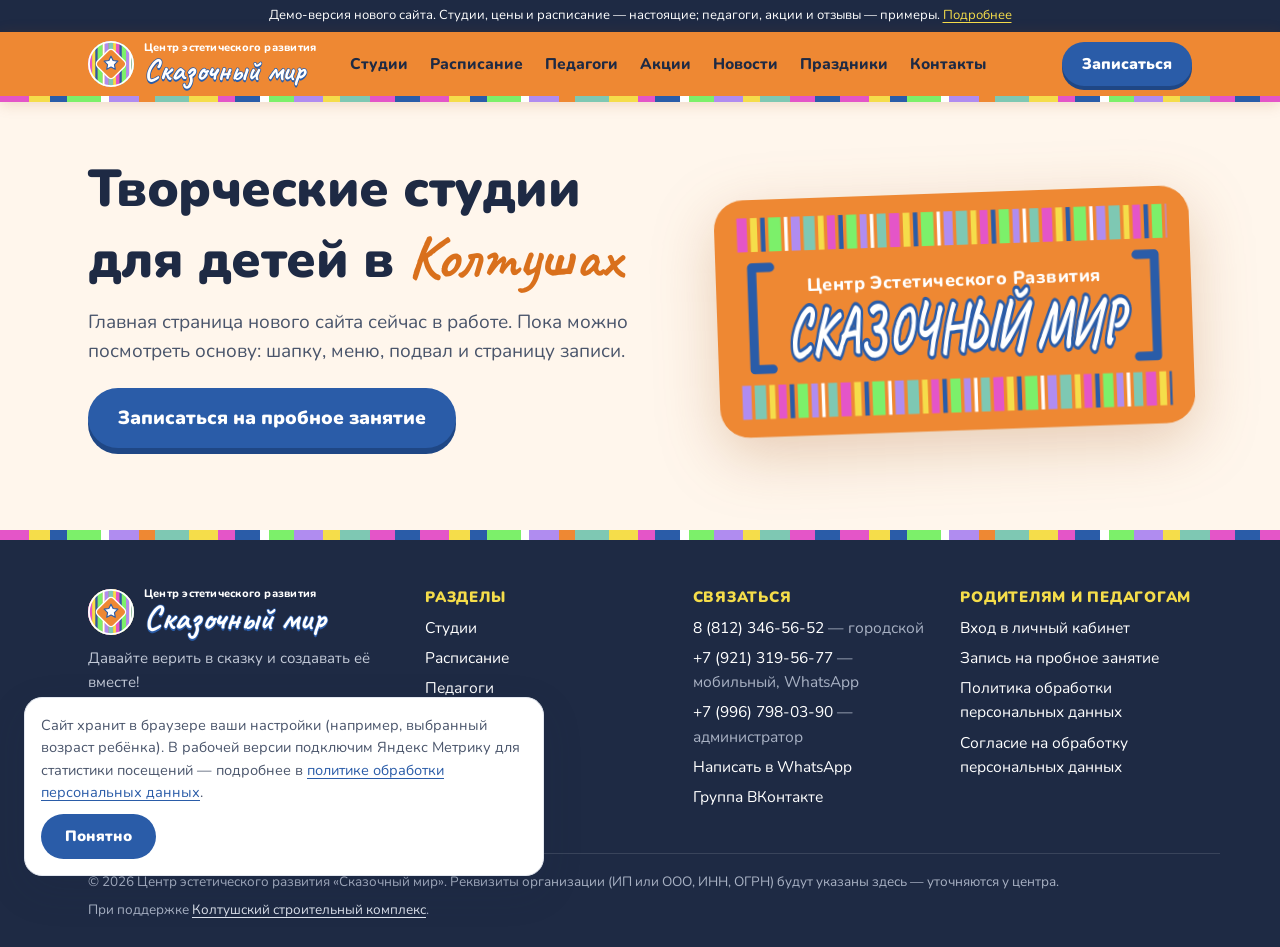
==== index.html @ 8327a597 "Обновить витрину до версии d61ebc1" ====
<!doctype html>
<html lang="ru">
<head>
  <meta charset="utf-8">
  <meta name="viewport" content="width=device-width, initial-scale=1">
  <title>«Сказочный мир» — центр эстетического развития в Колтушах</title>
  <meta name="description" content="Творческие студии для детей от 2,7 до 16 лет в Колтушах: театр, вокал, танец, гимнастика, рисунок и глина, английский, мини-сад, подготовка к школе, логопед.">
  <meta name="robots" content="noindex">
  <meta name="theme-color" content="#EE8833">
  <link rel="icon" href="assets/img/favicon.svg" type="image/svg+xml">
  <link rel="stylesheet" href="assets/css/style.css">
</head>
<body data-page="home">
  <div id="site-header"></div>
  <noscript><p class="container">Для работы демо-версии включите JavaScript в браузере.</p></noscript>

  <!-- Временная главная: полноценная страница — задача 2 в docs/plan.md -->
  <main>
    <section class="hero">
      <div class="container hero-inner">
        <div>
          <h1>Творческие студии для детей в <span class="hand">Колтушах</span></h1>
          <p class="hero-lead">Главная страница нового сайта сейчас в работе. Пока можно посмотреть основу: шапку, меню, подвал и страницу записи.</p>
          <div class="hero-actions">
            <a class="btn btn-blue btn-lg" href="demo.html?form=probnoe">Записаться на пробное занятие</a>
          </div>
        </div>
        <div class="hero-art" data-logo="banner"></div>
      </div>
    </section>
  </main>

  <div id="site-footer"></div>

  <script src="assets/js/data.js"></script>
  <script src="assets/js/site.js"></script>
</body>
</html>
---- assets/css/style.css ----
/* «Сказочный мир» — стили публичного сайта и общие компоненты.
   Шрифты хранятся локально (assets/fonts), внешние шрифтовые сервисы не используются. */

@font-face {
  font-family: 'Nunito';
  font-style: normal;
  font-display: swap;
  font-weight: 200 1000;
  src: url(../fonts/nunito-cyrillic-wght-normal.woff2) format('woff2');
  unicode-range: U+0301, U+0400-045F, U+0490-0491, U+04B0-04B1, U+2116;
}
@font-face {
  font-family: 'Nunito';
  font-style: normal;
  font-display: swap;
  font-weight: 200 1000;
  src: url(../fonts/nunito-latin-wght-normal.woff2) format('woff2');
  unicode-range: U+0000-00FF, U+0131, U+0152-0153, U+02BB-02BC, U+02C6, U+02DA, U+02DC, U+0304, U+0308, U+0329, U+2000-206F, U+20AC, U+2122, U+2191, U+2193, U+2212, U+2215, U+FEFF, U+FFFD;
}
@font-face {
  font-family: 'Caveat';
  font-style: normal;
  font-display: swap;
  font-weight: 400 700;
  src: url(../fonts/caveat-cyrillic-wght-normal.woff2) format('woff2');
  unicode-range: U+0301, U+0400-045F, U+0490-0491, U+04B0-04B1, U+2116;
}
@font-face {
  font-family: 'Caveat';
  font-style: normal;
  font-display: swap;
  font-weight: 400 700;
  src: url(../fonts/caveat-latin-wght-normal.woff2) format('woff2');
  unicode-range: U+0000-00FF, U+0131, U+0152-0153, U+02BB-02BC, U+02C6, U+02DA, U+02DC, U+0304, U+0308, U+0329, U+2000-206F, U+20AC, U+2122, U+2191, U+2193, U+2212, U+2215, U+FEFF, U+FFFD;
}

:root {
  /* Фирменная палитра (TZ.md, раздел 10) — цвета логотипа не менять */
  --c-orange: #EE8833;
  --c-blue: #2A5CA8;
  --c-white: #FFFFFF;
  --c-pink: #E455C8;
  --c-green: #7CF06A;
  --c-yellow: #F5DD4A;
  --c-lavender: #B08CF0;
  --c-mint: #7EC8B3;
  --c-red: #E5484D;

  /* Производные для интерфейса */
  --orange-deep: #D9701C;
  --blue-deep: #1F4785;
  --ink: #1E2A44;
  --ink-soft: #4A556B;
  --muted: #6B7488;
  --bg: #FFFFFF;
  --bg-warm: #FFF6EC;
  --bg-soft: #F6F7FB;
  --line: #ECE3D8;
  --line-cool: #E3E7EF;
  --ok: #1F8A4C;
  --warn: #B45309;
  --danger: #C2364B;

  --radius: 18px;
  --radius-sm: 12px;
  --shadow: 0 6px 24px rgba(30, 42, 68, .08);
  --shadow-lg: 0 14px 40px rgba(30, 42, 68, .14);
  --container: 1160px;
  --font: 'Nunito', system-ui, -apple-system, 'Segoe UI', Roboto, Arial, sans-serif;
  --font-hand: 'Caveat', 'Nunito', cursive;

  /* Полосы из логотипа — фирменный декор */
  --stripes: linear-gradient(90deg,
      var(--c-pink) 0 7%, var(--c-yellow) 7% 12%, var(--c-blue) 12% 16%, var(--c-green) 16% 24%,
      var(--c-white) 24% 26%, var(--c-lavender) 26% 33%, var(--c-orange) 33% 37%, var(--c-mint) 37% 45%,
      var(--c-yellow) 45% 52%, var(--c-pink) 52% 56%, var(--c-blue) 56% 62%, var(--c-white) 62% 64%,
      var(--c-green) 64% 70%, var(--c-lavender) 70% 77%, var(--c-yellow) 77% 81%, var(--c-mint) 81% 88%,
      var(--c-pink) 88% 94%, var(--c-blue) 94% 100%);
}

/* Цвет студии: .tone-orange и т. п. задают --tone и --tone-soft */
.tone-orange { --tone: var(--c-orange); --tone-soft: #FDEBDB; --tone-ink: #9A4A0C; }
.tone-blue { --tone: var(--c-blue); --tone-soft: #E3ECF8; --tone-ink: #1F4785; }
.tone-pink { --tone: var(--c-pink); --tone-soft: #FBE4F6; --tone-ink: #93247D; }
.tone-green { --tone: #4FC93C; --tone-soft: #E3FADF; --tone-ink: #22702A; }
.tone-yellow { --tone: #E9C820; --tone-soft: #FDF7D3; --tone-ink: #7A6400; }
.tone-lavender { --tone: var(--c-lavender); --tone-soft: #EFE7FD; --tone-ink: #5B3BA6; }
.tone-mint { --tone: var(--c-mint); --tone-soft: #E2F4EF; --tone-ink: #22695A; }
.tone-red { --tone: var(--c-red); --tone-soft: #FDE6E7; --tone-ink: #A0222A; }

*, *::before, *::after { box-sizing: border-box; }
html { -webkit-text-size-adjust: 100%; scroll-behavior: smooth; }
body {
  margin: 0;
  font-family: var(--font);
  font-size: 17px;
  line-height: 1.55;
  color: var(--ink);
  background: var(--bg);
  overflow-x: hidden;
}
img, svg { max-width: 100%; }
.ic { width: 1.2em; height: 1.2em; flex: none; }
a { color: var(--c-blue); text-underline-offset: 3px; }
a:hover { color: var(--blue-deep); }
h1, h2, h3, h4 { line-height: 1.2; margin: 0 0 .5em; font-weight: 900; letter-spacing: -.01em; }
h1 { font-size: clamp(30px, 6.2vw, 52px); }
h2 { font-size: clamp(25px, 4.4vw, 38px); }
h3 { font-size: 21px; }
p { margin: 0 0 1em; }
:focus-visible { outline: 3px solid var(--c-blue); outline-offset: 3px; border-radius: 6px; }
.sr-only { position: absolute; width: 1px; height: 1px; padding: 0; margin: -1px; overflow: hidden; clip: rect(0, 0, 0, 0); border: 0; }

.container { width: 100%; max-width: var(--container); margin: 0 auto; padding: 0 16px; }
@media (min-width: 768px) { .container { padding: 0 28px; } }

.hand { font-family: var(--font-hand); font-weight: 700; letter-spacing: 0; }
.muted { color: var(--muted); }
.small { font-size: 14px; }
.nowrap { white-space: nowrap; }

.stripes { height: 10px; background: var(--stripes); background-size: 420px 100%; }
.stripes.thin { height: 6px; }
.stripes.tall { height: 14px; }

/* ---------- Демо-лента ---------- */
.demo-ribbon {
  background: var(--ink);
  color: #fff;
  font-size: 13px;
  line-height: 1.35;
  text-align: center;
  padding: 7px 16px;
}
.demo-ribbon a { color: var(--c-yellow); }
.demo-ribbon .long { display: none; }
@media (min-width: 640px) { .demo-ribbon .long { display: inline; } }

/* ---------- Шапка ---------- */
.site-header { position: sticky; top: 0; z-index: 50; background: var(--c-orange); box-shadow: 0 2px 14px rgba(154, 74, 12, .18); }
.header-inner { display: flex; align-items: center; gap: 12px; min-height: 64px; }
.brand { display: flex; align-items: center; gap: 10px; text-decoration: none; color: #fff; flex: none; }
.brand:hover { color: #fff; }
.brand-icon { width: 46px; height: 46px; flex: none; }
.brand-text { display: flex; flex-direction: column; line-height: 1; min-width: 0; }
.brand-text small { font-size: 11px; font-weight: 800; letter-spacing: .02em; color: #fff; white-space: nowrap; }
.brand-text b {
  font-family: var(--font-hand);
  font-size: 30px;
  font-weight: 700;
  color: #fff;
  white-space: nowrap;
  -webkit-text-stroke: 1.5px var(--c-blue);
  paint-order: stroke fill;
  text-shadow: 0 2px 0 var(--c-blue);
  margin-top: 2px;
}
.main-nav { display: none; }
.header-actions { margin-left: auto; display: flex; align-items: center; gap: 8px; }
.header-phone { display: none; color: var(--ink); font-weight: 800; text-decoration: none; white-space: nowrap; }
.header-phone:hover { color: var(--blue-deep); }
.btn.header-cta { display: none; }
.burger {
  width: 48px; height: 48px; border: 0; border-radius: 14px; background: rgba(255, 255, 255, .22);
  display: grid; place-items: center; cursor: pointer; color: var(--ink);
}
.burger svg { width: 26px; height: 26px; }
.mobile-nav {
  display: none;
  background: #fff;
  border-bottom: 1px solid var(--line);
  box-shadow: var(--shadow-lg);
  max-height: calc(100vh - 80px);
  overflow-y: auto;
}
.mobile-nav.open { display: block; }
.mobile-nav ul { list-style: none; margin: 0; padding: 8px 0 16px; }
.mobile-nav ul a {
  display: flex; align-items: center; gap: 12px; padding: 13px 4px; font-size: 19px; font-weight: 800;
  color: var(--ink); text-decoration: none; border-bottom: 1px solid var(--line);
}
.mobile-nav ul a[aria-current="page"] { color: var(--orange-deep); }
.mobile-nav ul a .ic { width: 22px; height: 22px; color: var(--c-blue); }
.mobile-nav .dot { width: 10px; height: 10px; border-radius: 50%; background: var(--tone, var(--c-orange)); flex: none; }
.mobile-nav-foot { padding: 0 0 20px; display: grid; gap: 10px; }

@media (min-width: 640px) {
  .btn.header-cta { display: inline-flex; }
}
@media (min-width: 1180px) {
  .burger, .mobile-nav, .mobile-nav.open { display: none; }
  .main-nav { display: flex; gap: 2px; margin-left: 12px; }
  .main-nav a {
    color: var(--ink); text-decoration: none; font-weight: 800; font-size: 15.5px; padding: 8px 10px; border-radius: 10px;
  }
  .main-nav a:hover { background: rgba(255, 255, 255, .28); color: var(--ink); }
  .main-nav a[aria-current="page"] { background: #fff; color: var(--orange-deep); }
}
@media (min-width: 1320px) { .header-phone { display: inline; } }

/* ---------- Кнопки ---------- */
.btn {
  display: inline-flex; align-items: center; justify-content: center; gap: 8px;
  min-height: 52px; padding: 12px 22px; border-radius: 999px; border: 2px solid transparent;
  font: inherit; font-weight: 900; font-size: 17px; line-height: 1.15; text-align: center;
  text-decoration: none; cursor: pointer; transition: transform .12s ease, background-color .15s ease, box-shadow .15s ease;
}
.btn:active { transform: translateY(1px); }
.btn svg { width: 20px; height: 20px; flex: none; }
.btn-blue { background: var(--c-blue); color: #fff; box-shadow: 0 6px 0 var(--blue-deep); }
.btn-blue:hover { background: #3266B5; color: #fff; }
.btn-orange { background: var(--c-orange); color: var(--ink); box-shadow: 0 6px 0 var(--orange-deep); }
.btn-orange:hover { background: #F29545; color: var(--ink); }
.btn-white { background: #fff; color: var(--c-blue); border-color: #fff; }
.btn-white:hover { color: var(--blue-deep); }
.btn-ghost { background: transparent; color: var(--c-blue); border-color: currentColor; }
.btn-ghost:hover { background: #EEF3FB; }
.btn-soft { background: var(--bg-soft); color: var(--ink); }
.btn-soft:hover { background: #ECEFF6; color: var(--ink); }
.btn-sm { min-height: 40px; padding: 8px 16px; font-size: 15px; box-shadow: none; }
.btn-block { width: 100%; }
.btn-lg { min-height: 60px; font-size: 19px; padding: 14px 28px; }
.header-cta.btn { min-height: 44px; padding: 8px 18px; font-size: 15.5px; box-shadow: 0 4px 0 var(--blue-deep); }

/* ---------- Секции ---------- */
.section { padding: 48px 0; }
.section-warm { background: var(--bg-warm); }
.section-soft { background: var(--bg-soft); }
.section-head { display: flex; flex-wrap: wrap; align-items: end; justify-content: space-between; gap: 8px 20px; margin-bottom: 22px; }
.section-head h2 { margin: 0; }
.section-head p { margin: 6px 0 0; color: var(--ink-soft); max-width: 640px; }
.section-head .link-more { font-weight: 800; white-space: nowrap; }
.eyebrow { display: inline-block; font-family: var(--font-hand); font-size: 26px; font-weight: 700; color: var(--orange-deep); line-height: 1; margin-bottom: 4px; }
@media (min-width: 900px) { .section { padding: 72px 0; } }

.page-hero { background: var(--bg-warm); padding: 30px 0 28px; }
.page-hero h1 { margin-bottom: 8px; }
.page-hero p { margin: 0; color: var(--ink-soft); max-width: 720px; font-size: 18px; }
.breadcrumbs { font-size: 14px; color: var(--muted); margin-bottom: 10px; }
.breadcrumbs a { color: var(--muted); }

/* ---------- Главная: первый экран ---------- */
.hero { background: var(--bg-warm); position: relative; overflow: hidden; }
.hero-inner { display: grid; gap: 24px; padding-top: 30px; padding-bottom: 40px; align-items: center; }
.hero h1 { margin-bottom: 14px; }
.hero h1 .hand { color: var(--orange-deep); font-size: 1.18em; white-space: nowrap; }
.hero-lead { font-size: 19px; color: var(--ink-soft); margin-bottom: 22px; max-width: 560px; }
.hero-actions { display: flex; flex-wrap: wrap; gap: 14px 12px; margin-bottom: 18px; }
.hero-actions .btn { flex: 1 1 260px; }
.hero-note { font-size: 15px; color: var(--muted); }
.hero-note a { font-weight: 800; }
.hero-art { position: relative; max-width: 520px; margin: 0 auto; width: 100%; }
.hero-art .logo-banner { width: 100%; height: auto; display: block; filter: drop-shadow(0 18px 30px rgba(154, 74, 12, .25)); transform: rotate(-2deg); }
.hero-tags { display: flex; flex-wrap: wrap; gap: 8px; margin-top: 18px; justify-content: center; }
.tag {
  display: inline-flex; align-items: center; gap: 6px; padding: 6px 12px; border-radius: 999px;
  background: var(--tone-soft, #fff); color: var(--tone-ink, var(--ink)); font-weight: 800; font-size: 14px;
  border: 1.5px solid var(--tone, var(--line));
}
@media (min-width: 900px) {
  .hero-inner { grid-template-columns: 1.1fr .9fr; padding-top: 56px; padding-bottom: 64px; gap: 48px; }
  .hero-actions .btn { flex: 0 0 auto; }
}

.facts { display: grid; grid-template-columns: repeat(2, 1fr); gap: 12px; margin-top: -8px; }
.fact { background: #fff; border-radius: var(--radius); padding: 16px; box-shadow: var(--shadow); border-top: 6px solid var(--tone); }
.fact b { display: block; font-size: 32px; line-height: 1.05; font-weight: 900; }
.fact span { color: var(--ink-soft); font-size: 15px; }
@media (min-width: 768px) { .facts { grid-template-columns: repeat(4, 1fr); gap: 18px; } }

/* Кнопки-баннеры на главной (управляются из админки) */
.quick-links { display: grid; grid-template-columns: repeat(2, 1fr); gap: 10px; }
.quick-link {
  display: flex; align-items: center; justify-content: space-between; gap: 10px; min-height: 64px;
  padding: 12px 16px; border-radius: var(--radius-sm); text-decoration: none; font-weight: 900; font-size: 16px; line-height: 1.2;
  color: var(--tone-ink); background: var(--tone-soft); border: 2px solid var(--tone);
}
.quick-link:hover { color: var(--tone-ink); background: #fff; }
.quick-link svg { width: 20px; height: 20px; flex: none; }
@media (min-width: 768px) { .quick-links { grid-template-columns: repeat(auto-fit, minmax(200px, 1fr)); } }

/* ---------- Подбор по возрасту ---------- */
.age-picker { background: #fff; border-radius: var(--radius); box-shadow: var(--shadow); padding: 18px; margin-bottom: 22px; }
.age-picker-title { font-weight: 900; font-size: 19px; margin-bottom: 10px; }
.chips { display: flex; flex-wrap: wrap; gap: 8px; }
.chip {
  min-width: 48px; min-height: 44px; padding: 8px 14px; border-radius: 999px; border: 2px solid var(--line-cool);
  background: #fff; color: var(--ink); font: inherit; font-weight: 800; font-size: 16px; cursor: pointer;
}
.chip:hover { border-color: var(--c-blue); }
.chip[aria-pressed="true"] { background: var(--c-blue); border-color: var(--c-blue); color: #fff; }
.chip.tone { border-color: var(--tone); }
.chip.tone[aria-pressed="true"] { background: var(--tone); color: var(--ink); border-color: var(--tone); }
.chips-scroll { flex-wrap: nowrap; overflow-x: auto; padding-bottom: 4px; margin: 0 -16px; padding-left: 16px; padding-right: 16px; scrollbar-width: none; }
.chips-scroll::-webkit-scrollbar { display: none; }
.chips-scroll .chip { flex: none; }
.age-result { margin-top: 12px; font-weight: 700; color: var(--ink-soft); min-height: 1.5em; }

/* ---------- Карточки студий ---------- */
.studio-grid { display: grid; gap: 16px; grid-template-columns: 1fr; }
@media (min-width: 640px) { .studio-grid { grid-template-columns: repeat(2, 1fr); } }
@media (min-width: 1000px) { .studio-grid { grid-template-columns: repeat(3, 1fr); gap: 22px; } }
.studio-card {
  position: relative; display: flex; flex-direction: column; background: #fff; border-radius: var(--radius);
  box-shadow: var(--shadow); overflow: hidden; text-decoration: none; color: var(--ink);
  border: 2px solid var(--tone-soft); transition: transform .15s ease, box-shadow .15s ease;
}
.studio-card:hover { transform: translateY(-3px); box-shadow: var(--shadow-lg); color: var(--ink); }
.studio-card[hidden] { display: none; }
.studio-card-top {
  position: relative; background: var(--tone-soft); padding: 18px 18px 14px; display: flex; gap: 14px; align-items: center;
  border-top: 10px solid transparent; border-image: var(--stripes) 1;
}
.studio-icon { width: 64px; height: 64px; flex: none; border-radius: 50%; background: #fff; color: var(--tone-ink); display: grid; place-items: center; box-shadow: inset 0 0 0 3px var(--tone); }
.studio-icon svg { width: 38px; height: 38px; }
.studio-kind { font-size: 13.5px; font-weight: 800; color: var(--tone-ink); line-height: 1.25; text-transform: none; }
.studio-name { font-family: var(--font-hand); font-weight: 700; font-size: 38px; line-height: .95; color: var(--ink); margin: 2px 0 0; }
.studio-card-body { padding: 14px 18px 18px; display: flex; flex-direction: column; gap: 10px; flex: 1; }
.studio-card-body p { margin: 0; color: var(--ink-soft); font-size: 15.5px; }
.studio-meta { display: flex; flex-wrap: wrap; gap: 6px; }
.pill { display: inline-flex; align-items: center; gap: 5px; padding: 4px 10px; border-radius: 999px; background: var(--bg-soft); font-size: 14px; font-weight: 800; color: var(--ink-soft); }
.pill-tone { background: var(--tone-soft); color: var(--tone-ink); }
.studio-price { margin-top: auto; display: flex; align-items: baseline; justify-content: space-between; gap: 8px; padding-top: 10px; border-top: 1px dashed var(--line); }
.studio-price b { font-size: 22px; font-weight: 900; }
.studio-price small { color: var(--muted); font-size: 13.5px; }
.studio-price .arrow { color: var(--c-blue); font-weight: 900; white-space: nowrap; font-size: 15px; }
.badge-match { position: absolute; top: 18px; right: 14px; background: var(--c-yellow); color: var(--ink); font-size: 12.5px; font-weight: 900; padding: 3px 9px; border-radius: 999px; }

/* ---------- Страница студии ---------- */
.studio-hero { background: var(--tone-soft); padding: 26px 0 30px; border-bottom: 1px solid var(--line); }
.studio-hero-inner { display: grid; gap: 22px; }
.studio-hero .studio-name { font-size: clamp(52px, 11vw, 84px); color: var(--ink); }
.studio-hero .studio-icon { width: 84px; height: 84px; }
.studio-hero .studio-icon svg { width: 50px; height: 50px; }
.studio-hero-head { display: flex; gap: 16px; align-items: center; }
.studio-hero-lead { font-size: 19px; color: var(--ink-soft); margin: 14px 0 18px; max-width: 640px; }
.price-box { background: #fff; border-radius: var(--radius); box-shadow: var(--shadow); padding: 20px; border-top: 8px solid var(--tone); align-self: start; }
.price-row { display: flex; justify-content: space-between; gap: 12px; align-items: baseline; padding: 10px 0; border-bottom: 1px dashed var(--line); }
.price-row:last-of-type { border-bottom: 0; }
.price-row span { color: var(--ink-soft); }
.price-row b { font-size: 22px; white-space: nowrap; }
.price-row .combo { display: block; font-size: 13.5px; color: var(--ok); font-weight: 800; }
.price-box .btn { margin-top: 12px; }
@media (min-width: 900px) { .studio-hero-inner { grid-template-columns: 1.4fr 1fr; align-items: center; gap: 48px; } }

.checklist { list-style: none; padding: 0; margin: 0 0 1em; display: grid; gap: 10px; }
.checklist li { position: relative; padding-left: 34px; }
.checklist li::before {
  content: ''; position: absolute; left: 0; top: 2px; width: 24px; height: 24px; border-radius: 50%;
  background: var(--tone, var(--c-orange)) url("data:image/svg+xml,%3Csvg xmlns='http://www.w3.org/2000/svg' viewBox='0 0 24 24' fill='none' stroke='%231E2A44' stroke-width='3' stroke-linecap='round' stroke-linejoin='round'%3E%3Cpath d='M6 12.5l4 4 8-9'/%3E%3C/svg%3E") center / 16px no-repeat;
}

.two-col { display: grid; gap: 28px; }
@media (min-width: 900px) { .two-col { grid-template-columns: 1fr 1fr; gap: 48px; } }

.group-list { display: grid; gap: 12px; }
.group-item { background: #fff; border-radius: var(--radius-sm); border: 2px solid var(--tone-soft); padding: 14px 16px; display: grid; gap: 6px; }
.group-item-head { display: flex; justify-content: space-between; gap: 10px; align-items: baseline; flex-wrap: wrap; }
.group-item-head b { font-size: 18px; }
.slot-list { display: flex; flex-wrap: wrap; gap: 6px; }
.slot { display: inline-flex; gap: 6px; align-items: center; padding: 5px 10px; border-radius: 10px; background: var(--tone-soft); color: var(--tone-ink); font-weight: 800; font-size: 15px; }
.slot.today { background: var(--tone); color: var(--ink); }

/* ---------- Педагоги ---------- */
.teacher-grid { display: grid; gap: 16px; grid-template-columns: 1fr; }
@media (min-width: 640px) { .teacher-grid { grid-template-columns: repeat(2, 1fr); } }
@media (min-width: 1000px) { .teacher-grid { grid-template-columns: repeat(4, 1fr); } }
.teacher-card { background: #fff; border-radius: var(--radius); box-shadow: var(--shadow); overflow: hidden; display: flex; flex-direction: column; }
.teacher-photo { aspect-ratio: 4 / 3.4; background: var(--tone-soft); display: grid; place-items: center; position: relative; border-bottom: 6px solid var(--tone); }
.teacher-photo .initials { font-family: var(--font-hand); font-weight: 700; font-size: 72px; color: var(--tone-ink); line-height: 1; }
.teacher-photo .ph-note { position: absolute; bottom: 8px; left: 8px; right: 8px; text-align: center; font-size: 12px; font-weight: 800; color: var(--tone-ink); opacity: .8; }
.teacher-body { padding: 16px; display: grid; gap: 8px; }
.teacher-body h3 { margin: 0; font-size: 19px; }
.teacher-role { color: var(--tone-ink); font-weight: 800; font-size: 15px; line-height: 1.3; }
.teacher-facts { list-style: none; padding: 0; margin: 0; display: grid; gap: 4px; font-size: 15px; color: var(--ink-soft); }
.teacher-facts b { color: var(--ink); }
.teacher-inline { display: flex; gap: 14px; align-items: center; background: #fff; border-radius: var(--radius); padding: 14px; box-shadow: var(--shadow); }
.teacher-inline .avatar { width: 72px; height: 72px; }
.avatar { width: 44px; height: 44px; border-radius: 50%; background: var(--tone-soft); color: var(--tone-ink); display: grid; place-items: center; font-weight: 900; flex: none; box-shadow: inset 0 0 0 3px var(--tone); }
.teacher-inline .avatar { font-size: 26px; }

/* ---------- Акции ---------- */
.promo-grid { display: grid; gap: 14px; }
@media (min-width: 768px) { .promo-grid { grid-template-columns: repeat(2, 1fr); gap: 20px; } }
@media (min-width: 1100px) { .promo-grid.cols-3 { grid-template-columns: repeat(3, 1fr); } }
.promo {
  position: relative; background: #fff; border-radius: var(--radius); padding: 20px 20px 18px; box-shadow: var(--shadow);
  border: 2px solid #F3E7A6; display: grid; gap: 8px; align-content: start;
}
.promo::before { content: ''; position: absolute; left: 0; right: 0; top: 0; height: 8px; border-radius: var(--radius) var(--radius) 0 0; background: var(--stripes); background-size: 300px 100%; }
.promo h3 { margin: 6px 0 0; font-size: 21px; }
.promo p { margin: 0; color: var(--ink-soft); }
.promo-badges { display: flex; flex-wrap: wrap; gap: 6px; margin-top: 4px; }
.badge { display: inline-flex; align-items: center; padding: 3px 10px; border-radius: 999px; font-size: 13px; font-weight: 900; background: var(--c-yellow); color: var(--ink); }
.badge-soft { background: var(--bg-soft); color: var(--ink-soft); }
.badge-blue { background: #E3ECF8; color: var(--blue-deep); }
.badge-ok { background: #DDF5E6; color: var(--ok); }
.badge-warn { background: #FFF0D6; color: var(--warn); }
.badge-danger { background: #FCE4E8; color: var(--danger); }

/* ---------- Галерея (места под фото и видео) ---------- */
.gallery { display: grid; gap: 10px; grid-template-columns: repeat(2, 1fr); }
@media (min-width: 900px) { .gallery { grid-template-columns: repeat(4, 1fr); gap: 16px; } .gallery .wide { grid-column: span 2; grid-row: span 2; } }
.media-tile {
  position: relative; border-radius: var(--radius-sm); overflow: hidden; aspect-ratio: 1; background: var(--tone-soft);
  display: flex; flex-direction: column; justify-content: flex-end; padding: 12px; color: var(--ink);
  background-image: radial-gradient(circle at 75% 25%, rgba(255, 255, 255, .7) 0 18%, transparent 19%), linear-gradient(160deg, var(--tone-soft), var(--tone));
}
.media-tile .play { position: absolute; inset: 0; margin: auto; width: 64px; height: 64px; border-radius: 50%; background: rgba(255, 255, 255, .92); display: grid; place-items: center; box-shadow: var(--shadow); }
.media-tile .play svg { width: 26px; height: 26px; color: var(--c-blue); margin-left: 4px; }
.media-tile .art { position: absolute; top: 14px; left: 14px; width: 42px; height: 42px; color: var(--tone-ink); opacity: .55; }
.media-tile b { font-size: 15px; line-height: 1.25; background: rgba(255, 255, 255, .9); border-radius: 10px; padding: 6px 9px; display: block; }
.media-tile small { display: block; font-size: 12px; color: var(--ink-soft); font-weight: 700; margin-top: 2px; }
.gallery-note { font-size: 14px; color: var(--muted); margin-top: 12px; }

/* ---------- Отзывы ---------- */
.reviews { display: grid; gap: 14px; }
@media (min-width: 900px) { .reviews { grid-template-columns: repeat(3, 1fr); gap: 20px; } }
.review { background: #fff; border-radius: var(--radius); padding: 20px; box-shadow: var(--shadow); position: relative; }
.review::before { content: '“'; position: absolute; top: -6px; right: 16px; font-family: Georgia, serif; font-size: 80px; color: var(--c-orange); opacity: .35; line-height: 1; }
.review p { margin: 0 0 12px; }
.review footer { font-weight: 800; color: var(--ink-soft); font-size: 15px; }
.stars { color: #F2A93B; letter-spacing: 2px; font-size: 18px; }
.rating-box { display: flex; align-items: center; gap: 14px; flex-wrap: wrap; background: #fff; padding: 14px 18px; border-radius: var(--radius); box-shadow: var(--shadow); }
.rating-box b { font-size: 34px; line-height: 1; }

/* ---------- Новости ---------- */
.news-list { display: grid; gap: 16px; }
@media (min-width: 768px) { .news-list { grid-template-columns: repeat(2, 1fr); gap: 20px; } }
.news-card { background: #fff; border-radius: var(--radius); box-shadow: var(--shadow); overflow: hidden; display: flex; flex-direction: column; }
.news-cover { height: 120px; background: var(--tone-soft); position: relative; display: grid; place-items: center; color: var(--tone-ink); border-bottom: 6px solid var(--tone); }
.news-cover svg { width: 56px; height: 56px; opacity: .7; }
.news-body { padding: 16px 18px 18px; display: grid; gap: 8px; }
.news-body h3 { margin: 0; font-size: 20px; }
.news-body p { margin: 0; color: var(--ink-soft); }
.news-date { font-size: 14px; font-weight: 800; color: var(--muted); display: flex; gap: 8px; align-items: center; flex-wrap: wrap; }

/* ---------- Контакты ---------- */
.contact-card { background: #fff; border-radius: var(--radius); box-shadow: var(--shadow); padding: 20px; display: grid; gap: 16px; }
.contact-row { display: flex; gap: 14px; align-items: flex-start; }
.contact-row .ic { width: 44px; height: 44px; border-radius: 14px; background: var(--bg-warm); display: grid; place-items: center; color: var(--orange-deep); flex: none; }
.contact-row .ic svg { width: 22px; height: 22px; }
.contact-row b { display: block; font-size: 18px; }
.contact-row a { font-weight: 800; text-decoration: none; }
.contact-row small { color: var(--muted); display: block; }
.contact-buttons { display: grid; gap: 10px; grid-template-columns: 1fr 1fr; }
.contact-buttons .btn { min-height: 48px; font-size: 16px; padding: 10px 14px; box-shadow: none; }
.map-box {
  position: relative; border-radius: var(--radius); overflow: hidden; min-height: 320px; background: var(--bg-soft);
  display: grid; place-items: center; text-align: center; padding: 24px; box-shadow: var(--shadow);
  background-image: linear-gradient(rgba(255, 255, 255, .85), rgba(255, 255, 255, .85)),
    repeating-linear-gradient(0deg, transparent 0 38px, #DDE3EE 38px 40px), repeating-linear-gradient(90deg, transparent 0 38px, #DDE3EE 38px 40px);
}
.map-box iframe { position: absolute; inset: 0; width: 100%; height: 100%; border: 0; }
.map-box .pin { width: 52px; height: 52px; color: var(--c-orange); margin: 0 auto 8px; }
.map-box p { max-width: 380px; margin: 0 auto 14px; color: var(--ink-soft); font-size: 15px; }
.entrance { background: var(--c-yellow); border-radius: var(--radius-sm); padding: 12px 14px; font-weight: 800; display: flex; gap: 10px; align-items: center; }
.entrance svg { width: 24px; height: 24px; flex: none; }

/* ---------- Расписание ---------- */
.sched-toolbar { position: sticky; top: 64px; z-index: 20; background: rgba(255, 255, 255, .96); backdrop-filter: blur(6px); border-bottom: 1px solid var(--line-cool); padding: 12px 0 10px; }
.sched-toolbar .row { display: flex; flex-wrap: wrap; gap: 10px 16px; align-items: center; }
.sched-toolbar label.lbl { font-weight: 900; font-size: 14px; color: var(--ink-soft); }
.segmented { display: inline-flex; background: var(--bg-soft); border-radius: 999px; padding: 4px; gap: 2px; }
.segmented button { border: 0; background: transparent; font: inherit; font-weight: 900; font-size: 15px; padding: 8px 16px; border-radius: 999px; cursor: pointer; color: var(--ink-soft); min-height: 40px; }
.segmented button[aria-pressed="true"] { background: #fff; color: var(--ink); box-shadow: 0 2px 8px rgba(30, 42, 68, .12); }
.select { font: inherit; font-weight: 800; font-size: 16px; min-height: 44px; padding: 8px 38px 8px 14px; border-radius: 12px; border: 2px solid var(--line-cool); background: #fff url("data:image/svg+xml,%3Csvg xmlns='http://www.w3.org/2000/svg' viewBox='0 0 24 24' fill='none' stroke='%231E2A44' stroke-width='2.5' stroke-linecap='round'%3E%3Cpath d='M6 9l6 6 6-6'/%3E%3C/svg%3E") right 10px center / 18px no-repeat; appearance: none; color: var(--ink); max-width: 100%; }

.day-tabs { display: flex; gap: 6px; overflow-x: auto; scrollbar-width: none; margin: 14px 0 6px; }
.day-tabs::-webkit-scrollbar { display: none; }
.day-tab { flex: 1 0 auto; min-width: 60px; border: 2px solid var(--line-cool); background: #fff; border-radius: 14px; padding: 6px 10px; font: inherit; cursor: pointer; text-align: center; color: var(--ink); line-height: 1.15; }
.day-tab b { display: block; font-size: 17px; font-weight: 900; }
.day-tab small { font-size: 12.5px; color: var(--muted); font-weight: 700; }
.day-tab[aria-selected="true"] { background: var(--ink); border-color: var(--ink); color: #fff; }
.day-tab[aria-selected="true"] small { color: #C9D0DE; }
.day-tab .today-dot { display: inline-block; width: 7px; height: 7px; border-radius: 50%; background: var(--c-orange); vertical-align: middle; margin-left: 3px; }

.week { display: grid; gap: 14px; margin-top: 10px; }
.day-col h3 { font-size: 18px; margin: 0 0 8px; display: flex; align-items: baseline; gap: 8px; }
.day-col h3 small { font-weight: 700; color: var(--muted); font-size: 14px; }
.day-col h3 .badge { font-size: 12px; }
.day-col .empty { color: var(--muted); font-size: 15px; padding: 12px; border: 2px dashed var(--line-cool); border-radius: var(--radius-sm); }
.lesson-list { display: grid; gap: 8px; }
.lesson {
  position: relative; background: #fff; border-radius: 14px; padding: 10px 12px 10px 16px; border: 1.5px solid var(--line-cool);
  display: grid; grid-template-columns: auto 1fr auto; gap: 2px 12px; align-items: center; box-shadow: 0 2px 6px rgba(30, 42, 68, .04);
}
.lesson::before { content: ''; position: absolute; left: 0; top: 8px; bottom: 8px; width: 6px; border-radius: 0 6px 6px 0; background: var(--tone); }
.lesson-time { font-weight: 900; font-size: 16px; line-height: 1.15; min-width: 54px; }
.lesson-time small { display: block; font-weight: 700; color: var(--muted); font-size: 13px; }
.lesson-title { min-width: 0; }
.lesson-title b { display: block; font-size: 16px; line-height: 1.2; }
.lesson-title span { display: block; font-size: 14px; color: var(--ink-soft); line-height: 1.3; }
.lesson-title .studio-hand { font-family: var(--font-hand); font-size: 24px; line-height: 1; color: var(--tone-ink); font-weight: 700; }
.lesson.note-card { grid-template-columns: 1fr; background: var(--tone-soft); border-style: dashed; }
.lesson.is-now { border-color: var(--tone); box-shadow: 0 0 0 3px var(--tone-soft); }
.lesson.is-now .lesson-time::after { content: 'идёт сейчас'; display: block; font-size: 11px; font-weight: 900; color: var(--danger); text-transform: uppercase; letter-spacing: .03em; }
.lesson.conflict { border-color: var(--danger); }
.plan-toggle {
  width: 44px; height: 44px; border-radius: 50%; border: 2px solid var(--line-cool); background: #fff; color: var(--c-blue);
  display: grid; place-items: center; cursor: pointer; flex: none;
}
.plan-toggle svg { width: 20px; height: 20px; }
.plan-toggle[aria-pressed="true"] { background: var(--c-blue); border-color: var(--c-blue); color: #fff; }

@media (min-width: 1000px) {
  .day-tabs { display: none; }
  .week.by-day { grid-template-columns: repeat(5, minmax(0, 1fr)); gap: 12px; align-items: start; }
  .week.by-day .day-col { display: block !important; background: var(--bg-soft); border-radius: var(--radius); padding: 12px; }
  .week.by-day .day-col.is-today { background: var(--bg-warm); box-shadow: inset 0 0 0 2px var(--c-orange); }
  .week.by-day .lesson { grid-template-columns: 1fr auto; padding: 10px 10px 10px 14px; }
  .week.by-day .lesson-time { grid-column: 1 / -1; display: flex; gap: 6px; align-items: baseline; }
  .week.by-day .lesson-time small { display: inline; }
  .week.by-day .plan-toggle { width: 36px; height: 36px; }
  .week.by-day .lesson-title .studio-hand { font-size: 21px; }
}

.by-studio { display: grid; gap: 18px; }
@media (min-width: 900px) { .by-studio { grid-template-columns: repeat(2, 1fr); gap: 22px; } }
.sched-studio { background: #fff; border-radius: var(--radius); box-shadow: var(--shadow); overflow: hidden; border: 2px solid var(--tone-soft); }
.sched-studio-head { background: var(--tone-soft); padding: 14px 16px; display: flex; justify-content: space-between; gap: 10px; align-items: center; border-top: 8px solid var(--tone); }
.sched-studio-head a { text-decoration: none; color: var(--ink); }
.sched-studio-head .studio-name { font-size: 34px; }
.sched-studio-body { padding: 8px 16px 16px; }
.sched-row { display: grid; grid-template-columns: 82px 1fr auto; gap: 10px; align-items: center; padding: 10px 0; border-bottom: 1px dashed var(--line); }
.sched-row:last-child { border-bottom: 0; }
.sched-row .age { font-weight: 900; font-size: 15px; background: var(--tone-soft); color: var(--tone-ink); border-radius: 10px; padding: 4px 6px; text-align: center; }
.sched-row .days { display: flex; flex-wrap: wrap; gap: 4px 10px; font-size: 15px; }
.sched-row .days span b { font-weight: 900; }
.sched-prices { display: flex; flex-wrap: wrap; gap: 6px 14px; padding: 12px 16px; background: var(--bg-soft); font-size: 14.5px; }
.sched-prices b { font-size: 16px; }

/* «Моя неделя» */
.planner {
  position: fixed; left: 0; right: 0; bottom: 0; z-index: 60; background: var(--ink); color: #fff;
  padding: 10px 0 calc(10px + env(safe-area-inset-bottom)); box-shadow: 0 -10px 30px rgba(30, 42, 68, .25);
  transform: translateY(110%); transition: transform .25s ease;
}
.planner.show { transform: none; }
.planner-bar { display: flex; align-items: center; gap: 12px; }
.planner-bar .info { flex: 1; min-width: 0; line-height: 1.25; }
.planner-bar .info b { display: block; font-size: 16px; }
.planner-bar .info span { font-size: 13.5px; color: #C9D0DE; }
.planner-bar .btn { min-height: 44px; padding: 8px 16px; font-size: 15px; box-shadow: none; }
.planner-details { display: none; padding-top: 12px; max-height: 60vh; overflow-y: auto; }
.planner.open .planner-details { display: block; }
.planner-week { display: grid; grid-template-columns: repeat(5, 1fr); gap: 4px; margin-bottom: 12px; }
.planner-day { background: rgba(255, 255, 255, .08); border-radius: 10px; padding: 6px; min-height: 64px; font-size: 12px; }
.planner-day > b { display: block; font-size: 13px; margin-bottom: 4px; color: #C9D0DE; }
.planner-slot { border-radius: 6px; padding: 3px 5px; margin-bottom: 3px; background: var(--tone); color: var(--ink); font-weight: 800; line-height: 1.2; }
.planner-slot.conflict { outline: 2px solid #FF8A8A; }
.planner-warn { background: #4A2230; color: #FFD6DC; border-radius: 10px; padding: 8px 10px; font-size: 14px; margin-bottom: 10px; }
.planner-costs { display: grid; gap: 4px; font-size: 14.5px; margin-bottom: 10px; }
.planner-costs div { display: flex; justify-content: space-between; gap: 10px; }
.planner-costs .total { border-top: 1px solid rgba(255, 255, 255, .2); padding-top: 6px; font-size: 17px; font-weight: 900; }
.planner-details .muted { color: #A9B2C4; font-size: 13px; }
body.has-planner { padding-bottom: 90px; }

/* ---------- Праздники ---------- */
.party-hero { background: linear-gradient(180deg, #FBE4F6, var(--bg-warm)); }
.feature-grid { display: grid; gap: 14px; }
@media (min-width: 768px) { .feature-grid { grid-template-columns: repeat(3, 1fr); gap: 20px; } }
.feature { background: #fff; border-radius: var(--radius); padding: 20px; box-shadow: var(--shadow); border-top: 6px solid var(--tone); }
.feature h3 { font-size: 19px; margin: 10px 0 6px; }
.feature p { margin: 0; color: var(--ink-soft); font-size: 15.5px; }
.feature .studio-icon { width: 54px; height: 54px; }
.feature .studio-icon svg { width: 30px; height: 30px; }

/* ---------- Условия ---------- */
.terms { background: #fff; border-radius: var(--radius); box-shadow: var(--shadow); padding: 20px; }
.terms h3 { margin-bottom: 12px; }
.terms ul { margin: 0; padding-left: 20px; display: grid; gap: 8px; color: var(--ink-soft); }

/* ---------- Демо-заглушка ---------- */
.demo-stub > h2 { margin-top: 12px; }
.demo-stub .contact-buttons { max-width: 480px; }
.mock-form { text-align: left; background: #fff; border-radius: var(--radius); box-shadow: var(--shadow); padding: 20px; margin: 22px 0; display: grid; gap: 12px; position: relative; }
.mock-form::after {
  content: 'Образец'; position: absolute; top: 14px; right: 14px; background: var(--c-yellow); font-weight: 900; font-size: 12px; padding: 3px 10px; border-radius: 999px;
}
.mock-label { font-size: 14px; font-weight: 800; color: var(--ink-soft); margin-bottom: 4px; }
.mock-input { border: 2px solid var(--line-cool); border-radius: 12px; min-height: 48px; padding: 11px 14px; color: #A3AABA; background: var(--bg-soft); }
.mock-check { display: flex; gap: 10px; align-items: flex-start; font-size: 14.5px; color: var(--ink-soft); }
.mock-check i { width: 22px; height: 22px; border: 2px solid #A3AABA; border-radius: 6px; flex: none; margin-top: 1px; background: #fff; }
.steps { display: grid; gap: 12px; text-align: left; counter-reset: step; margin: 20px 0; padding: 0; list-style: none; }
.steps li { position: relative; padding: 14px 16px 14px 60px; background: #fff; border-radius: var(--radius-sm); box-shadow: var(--shadow); }
.steps li::before { counter-increment: step; content: counter(step); position: absolute; left: 14px; top: 12px; width: 34px; height: 34px; border-radius: 50%; background: var(--c-orange); color: var(--ink); font-weight: 900; display: grid; place-items: center; }

/* ---------- Текстовые страницы ---------- */
.prose { max-width: 760px; }
.prose h2 { font-size: 24px; margin-top: 1.6em; }
.prose ul, .prose ol { padding-left: 22px; }
.prose li { margin-bottom: 6px; }
.callout { background: var(--bg-warm); border-left: 6px solid var(--c-orange); border-radius: 0 var(--radius-sm) var(--radius-sm) 0; padding: 14px 16px; margin: 0 0 1.2em; }

/* ---------- Подвал ---------- */
.site-footer { background: var(--ink); color: #DDE2EC; margin-top: 0; }
.site-footer a { color: #fff; }
.footer-inner { display: grid; gap: 28px; padding-top: 36px; padding-bottom: 24px; }
.footer-brand .brand-text b { font-size: 34px; }
.footer-brand p { margin: 12px 0 0; font-size: 15px; color: #C3CAD8; }
.footer-col h4 { font-size: 15px; text-transform: uppercase; letter-spacing: .05em; color: var(--c-yellow); margin-bottom: 10px; }
.footer-col ul { list-style: none; margin: 0; padding: 0; display: grid; gap: 6px; font-size: 15.5px; }
.footer-col a { text-decoration: none; }
.footer-col a:hover { text-decoration: underline; }
.footer-bottom { border-top: 1px solid rgba(255, 255, 255, .12); padding-top: 18px; padding-bottom: 26px; font-size: 13.5px; color: #A9B2C4; display: grid; gap: 8px; }
.footer-bottom a { color: #DDE2EC; }
.site-footer .muted { color: #A9B2C4; }
@media (min-width: 900px) { .footer-inner { grid-template-columns: 1.3fr 1fr 1fr 1fr; gap: 36px; padding-top: 48px; padding-bottom: 32px; } }

/* ---------- Нижняя панель на телефоне ---------- */
.mobile-cta {
  position: fixed; left: 0; right: 0; bottom: 0; z-index: 40; display: grid; grid-template-columns: auto 1fr; gap: 8px;
  padding: 10px 12px calc(10px + env(safe-area-inset-bottom)); background: rgba(255, 255, 255, .97); border-top: 1px solid var(--line-cool);
  box-shadow: 0 -6px 20px rgba(30, 42, 68, .08);
}
.mobile-cta .btn { min-height: 50px; box-shadow: none; font-size: 16px; padding: 10px 16px; }
body.has-mobile-cta { padding-bottom: 76px; }
body.has-planner .mobile-cta { display: none; }
@media (min-width: 900px) { .mobile-cta { display: none; } body.has-mobile-cta { padding-bottom: 0; } }

/* ---------- Cookie-баннер ---------- */
.cookie {
  position: fixed; left: 12px; right: 12px; bottom: 88px; z-index: 70; background: #fff; border-radius: var(--radius);
  box-shadow: var(--shadow-lg); padding: 16px; display: grid; gap: 10px; font-size: 14.5px; max-width: 520px; border: 1px solid var(--line-cool);
}
.cookie p { margin: 0; color: var(--ink-soft); }
.cookie .btn { min-height: 44px; box-shadow: none; font-size: 15px; justify-self: start; }
@media (min-width: 900px) { .cookie { left: 24px; bottom: 24px; right: auto; } }

/* ---------- Модальное окно ---------- */
.modal-backdrop { position: fixed; inset: 0; z-index: 100; background: rgba(30, 42, 68, .55); display: grid; place-items: end center; padding: 0; }
.modal { background: #fff; width: 100%; max-width: 560px; border-radius: 22px 22px 0 0; padding: 22px 18px calc(22px + env(safe-area-inset-bottom)); max-height: 90vh; overflow-y: auto; box-shadow: var(--shadow-lg); }
.modal h3 { margin: 0 0 8px; font-size: 22px; }
.modal p { color: var(--ink-soft); }
.modal-actions { display: flex; flex-wrap: wrap; gap: 10px; margin-top: 16px; }
.modal-actions .btn { flex: 1 1 auto; box-shadow: none; }
@media (min-width: 640px) { .modal-backdrop { place-items: center; padding: 20px; } .modal { border-radius: 22px; padding: 26px; } }

.toast {
  position: fixed; left: 50%; bottom: 96px; transform: translateX(-50%); z-index: 120; background: var(--ink); color: #fff;
  padding: 12px 18px; border-radius: 14px; font-weight: 800; font-size: 15px; box-shadow: var(--shadow-lg); max-width: calc(100% - 32px); text-align: center;
}
@media (min-width: 900px) { .toast { bottom: 32px; } }

@media (prefers-reduced-motion: reduce) {
  *, *::before, *::after { transition: none !important; scroll-behavior: auto !important; }
}

@media print {
  .site-header, .demo-ribbon, .mobile-cta, .cookie, .planner, .sched-toolbar, .site-footer, .plan-toggle { display: none !important; }
  body { padding: 0 !important; }
}
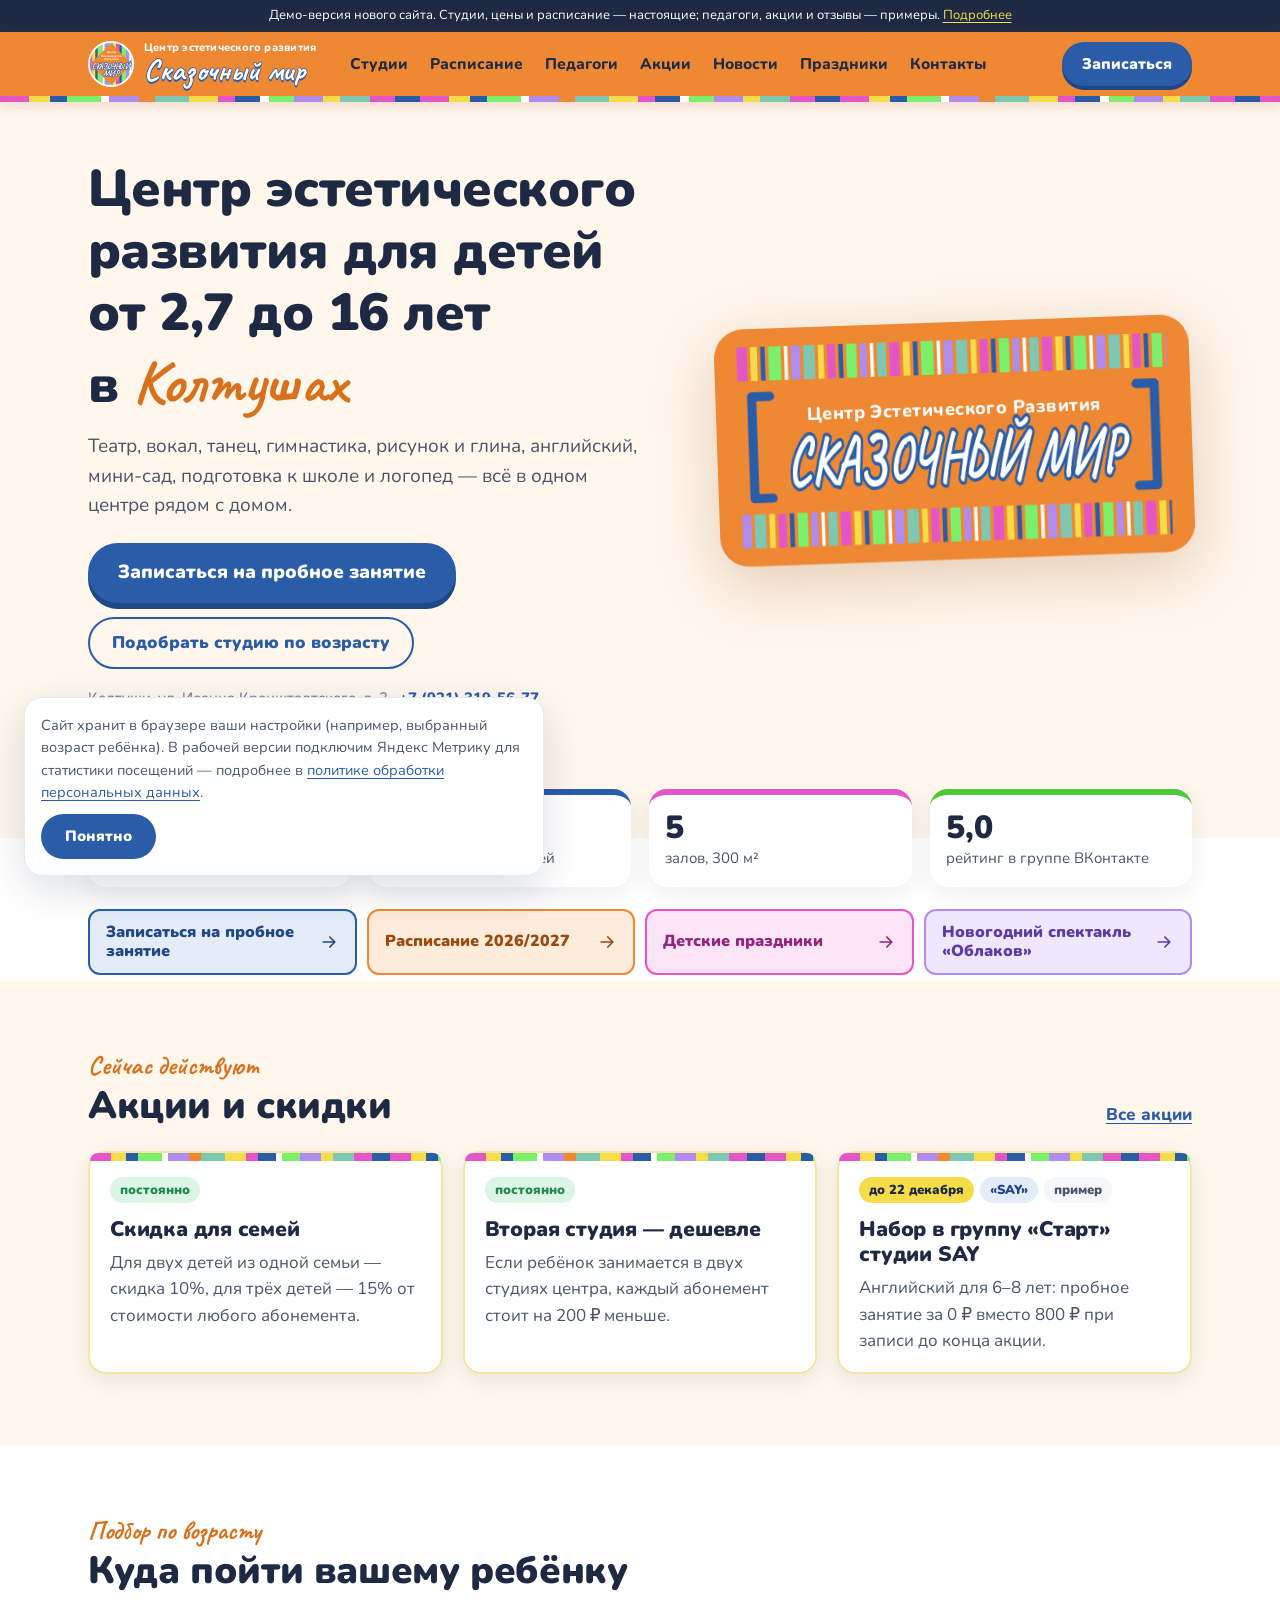
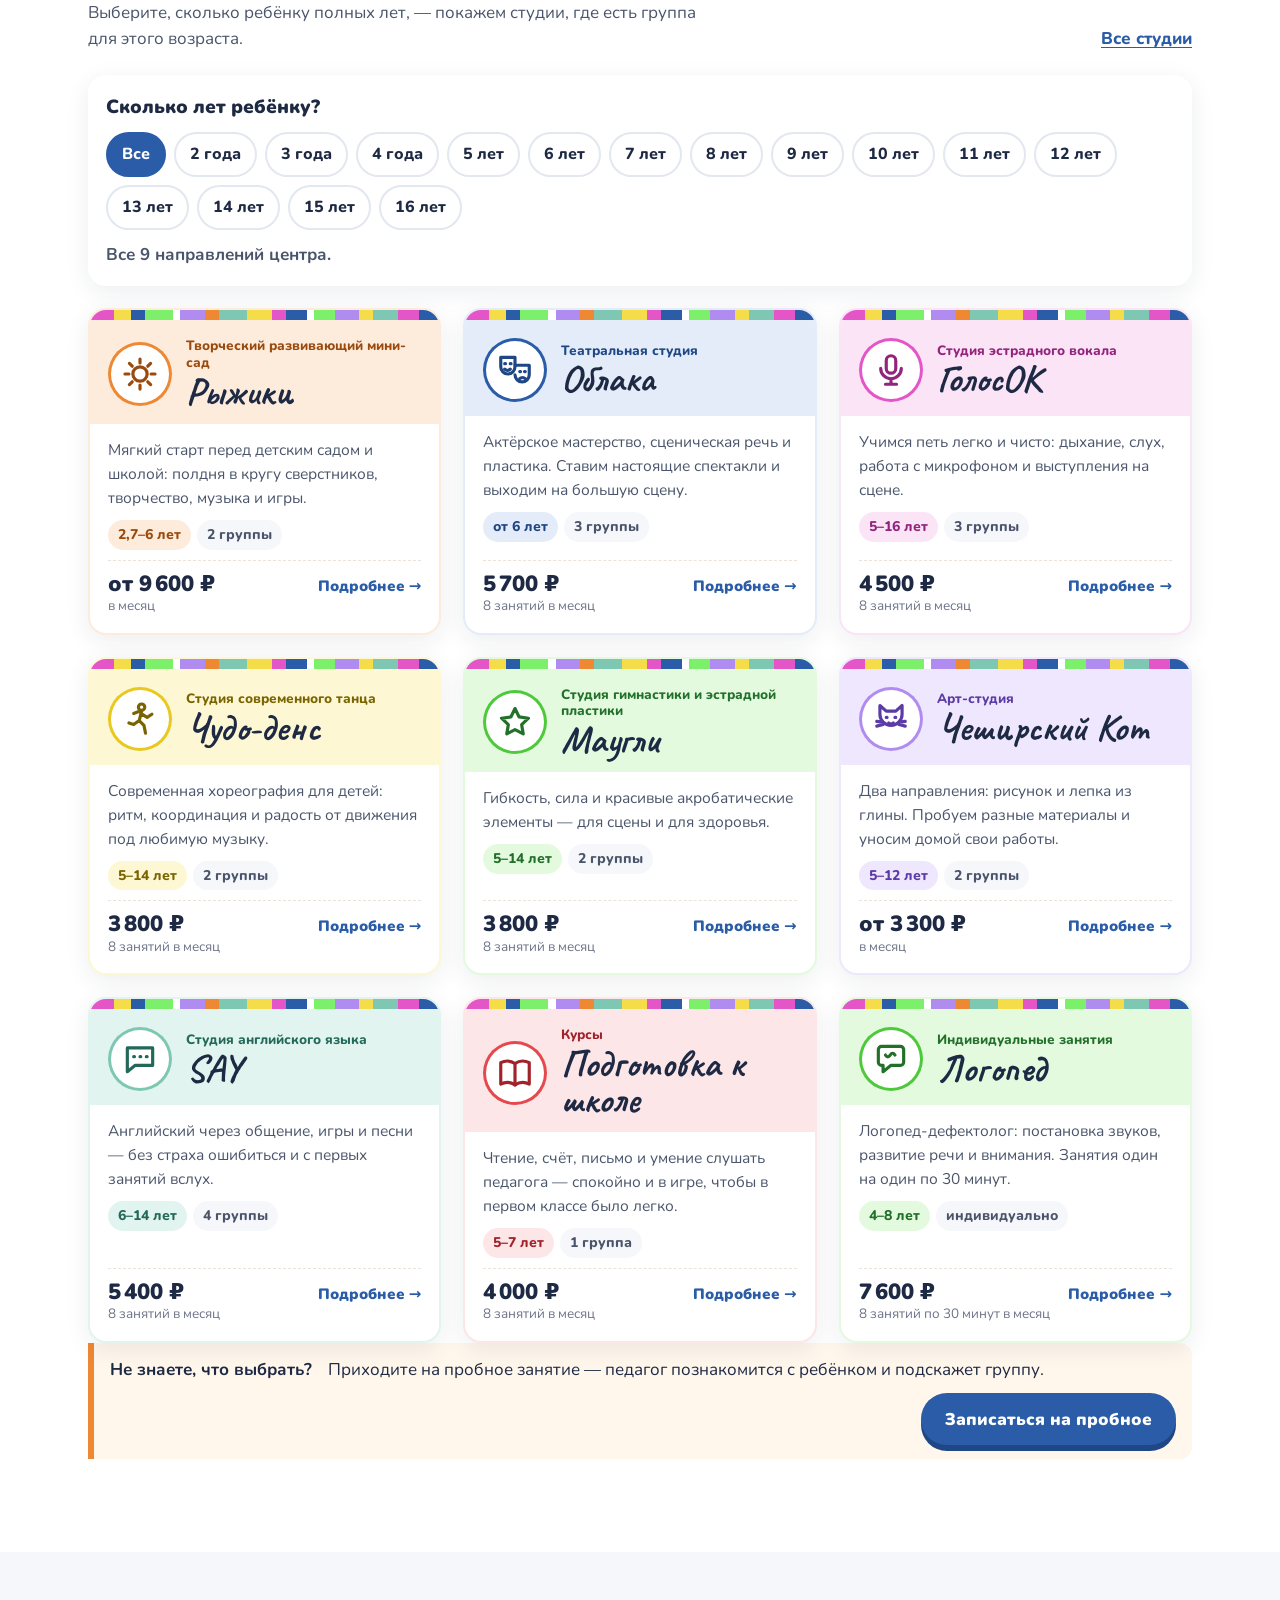
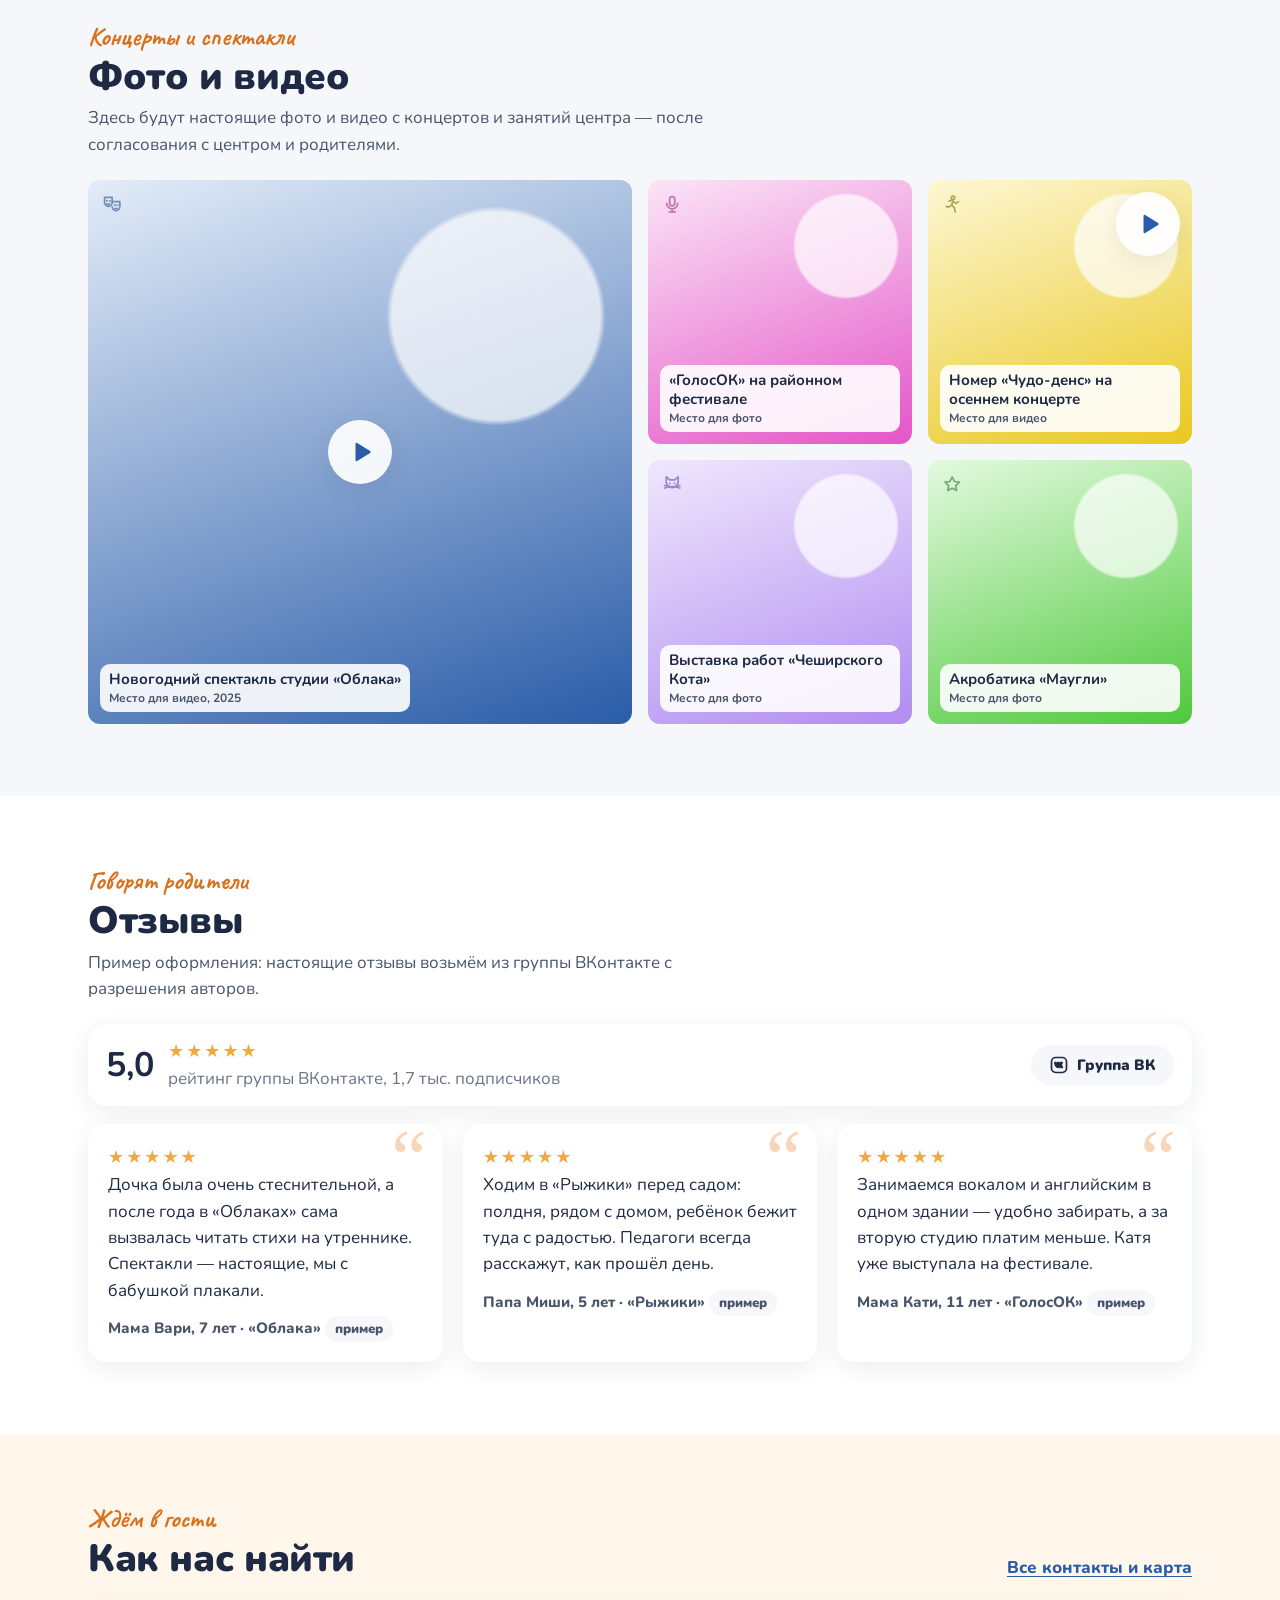
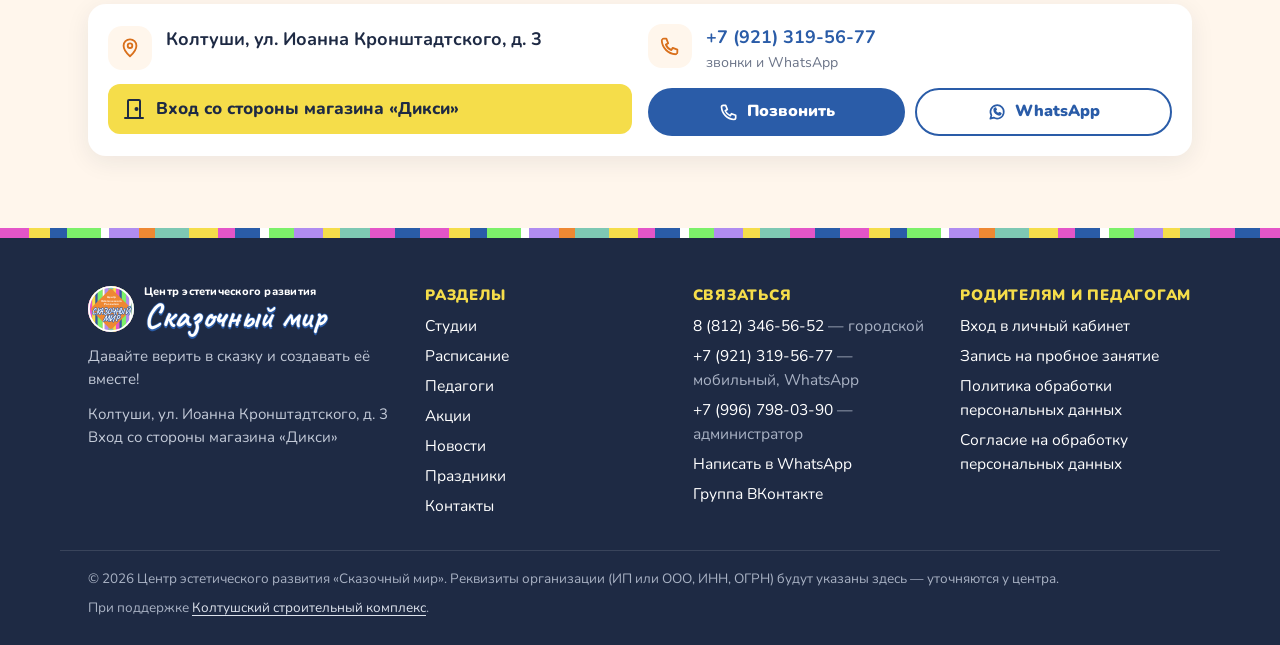
==== commit f96c79d8: "Обновить витрину до версии de11a4c" ====
--- a/index.html
+++ b/index.html
@@ -4,7 +4,7 @@
   <meta charset="utf-8">
   <meta name="viewport" content="width=device-width, initial-scale=1">
   <title>«Сказочный мир» — центр эстетического развития в Колтушах</title>
-  <meta name="description" content="Творческие студии для детей от 2,7 до 16 лет в Колтушах: театр, вокал, танец, гимнастика, рисунок и глина, английский, мини-сад, подготовка к школе, логопед.">
+  <meta name="description" content="Центр эстетического развития для детей от 2,7 до 16 лет в Колтушах: театр, вокал, танец, гимнастика, рисунок и глина, английский, мини-сад, подготовка к школе, логопед.">
   <meta name="robots" content="noindex">
   <meta name="theme-color" content="#EE8833">
   <link rel="icon" href="assets/img/favicon.svg" type="image/svg+xml">
@@ -14,18 +14,105 @@
   <div id="site-header"></div>
   <noscript><p class="container">Для работы демо-версии включите JavaScript в браузере.</p></noscript>
 
-  <!-- Временная главная: полноценная страница — задача 2 в docs/plan.md -->
   <main>
+    <!-- Первый экран: что это и для какого возраста — за 5 секунд -->
     <section class="hero">
       <div class="container hero-inner">
         <div>
-          <h1>Творческие студии для детей в <span class="hand">Колтушах</span></h1>
-          <p class="hero-lead">Главная страница нового сайта сейчас в работе. Пока можно посмотреть основу: шапку, меню, подвал и страницу записи.</p>
+          <h1>Центр эстетического развития для детей <span class="nowrap">от 2,7 до 16 лет</span> в&nbsp;<span class="hand">Колтушах</span></h1>
+          <p class="hero-lead">Театр, вокал, танец, гимнастика, рисунок и&nbsp;глина, английский, мини-сад, подготовка к&nbsp;школе и&nbsp;логопед — всё в&nbsp;одном центре рядом с&nbsp;домом.</p>
           <div class="hero-actions">
             <a class="btn btn-blue btn-lg" href="demo.html?form=probnoe">Записаться на пробное занятие</a>
+            <a class="btn btn-ghost" href="#podbor">Подобрать студию по возрасту</a>
+          </div>
+          <p class="hero-note" id="hero-note">Колтуши, ул. Иоанна Кронштадтского, д. 3 · <a href="tel:+79213195677">+7&nbsp;(921)&nbsp;319&#8209;56&#8209;77</a></p>
+        </div>
+        <div class="hero-art" data-logo="banner"></div>
+      </div>
+    </section>
+
+    <section class="section-facts">
+      <div class="container">
+        <div class="facts" id="facts"></div>
+      </div>
+    </section>
+
+    <section class="section section-quick" aria-label="Быстрые ссылки">
+      <div class="container">
+        <div class="quick-links" id="quick-links"></div>
+      </div>
+    </section>
+
+    <section class="section section-warm" id="akcii">
+      <div class="container">
+        <div class="section-head">
+          <div>
+            <span class="eyebrow">Сейчас действуют</span>
+            <h2>Акции и скидки</h2>
           </div>
         </div>
-        <div class="hero-art" data-logo="banner"></div>
+        <div class="promo-grid cols-3" id="promos"></div>
+      </div>
+    </section>
+
+    <section class="section" id="podbor">
+      <div class="container">
+        <div class="section-head">
+          <div>
+            <span class="eyebrow">Подбор по возрасту</span>
+            <h2>Куда пойти вашему ребёнку</h2>
+            <p>Выберите, сколько ребёнку полных лет, — покажем студии, где есть группа для этого возраста.</p>
+          </div>
+        </div>
+        <div class="age-picker">
+          <div class="age-picker-title" id="age-title">Сколько лет ребёнку?</div>
+          <div class="chips chips-scroll" id="age-chips" role="group" aria-labelledby="age-title"></div>
+          <div class="age-result" id="age-result" role="status"></div>
+        </div>
+        <div class="studio-grid" id="studio-grid"></div>
+        <div class="callout home-help">
+          <b>Не знаете, что выбрать?</b> Приходите на пробное занятие — педагог познакомится с ребёнком и подскажет группу.
+          <a class="btn btn-blue" href="demo.html?form=probnoe">Записаться на пробное</a>
+        </div>
+      </div>
+    </section>
+
+    <section class="section section-soft" id="foto">
+      <div class="container">
+        <div class="section-head">
+          <div>
+            <span class="eyebrow">Концерты и спектакли</span>
+            <h2>Фото и видео</h2>
+            <p>Здесь будут настоящие фото и видео с концертов и занятий центра — после согласования с центром и родителями.</p>
+          </div>
+        </div>
+        <div class="gallery" id="gallery"></div>
+      </div>
+    </section>
+
+    <section class="section" id="otzyvy">
+      <div class="container">
+        <div class="section-head">
+          <div>
+            <span class="eyebrow">Говорят родители</span>
+            <h2>Отзывы</h2>
+            <p>Пример оформления: настоящие отзывы возьмём из группы ВКонтакте с разрешения авторов.</p>
+          </div>
+        </div>
+        <div class="rating-box" id="rating"></div>
+        <div class="reviews" id="reviews"></div>
+      </div>
+    </section>
+
+    <section class="section section-warm" id="kontakty">
+      <div class="container">
+        <div class="section-head">
+          <div>
+            <span class="eyebrow">Ждём в гости</span>
+            <h2>Как нас найти</h2>
+          </div>
+        </div>
+        <div class="contact-card" id="home-contacts"></div>
       </div>
     </section>
   </main>
@@ -34,5 +121,6 @@
 
   <script src="assets/js/data.js"></script>
   <script src="assets/js/site.js"></script>
+  <script src="assets/js/pages/home.js"></script>
 </body>
 </html>
--- a/assets/css/style.css
+++ b/assets/css/style.css
@@ -268,6 +268,23 @@
 .fact span { color: var(--ink-soft); font-size: 15px; }
 @media (min-width: 768px) { .facts { grid-template-columns: repeat(4, 1fr); gap: 18px; } }
 
+/* Главная: цифры о центре заходят на первый экран снизу, затем кнопки-баннеры */
+.section-facts { background: linear-gradient(var(--bg-warm) 50%, transparent 50%); padding-top: 8px; }
+.section.section-quick { padding: 22px 0 6px; }
+.studio-fit { font-weight: 800; color: var(--tone-ink) !important; }
+.home-help { display: flex; flex-wrap: wrap; align-items: center; gap: 10px 16px; margin: 24px 0 0; }
+.home-help .btn { margin-left: auto; }
+.rating-box { margin-bottom: 18px; }
+.rating-box .btn { margin-left: auto; }
+blockquote.review { margin: 0; }
+button.media-tile { border: 0; font: inherit; text-align: left; cursor: pointer; width: 100%; }
+button.media-tile:hover .play { transform: scale(1.08); }
+.contact-group { display: grid; gap: 14px; }
+@media (min-width: 900px) {
+  #age-chips { flex-wrap: wrap; overflow: visible; margin: 0; padding: 0; }
+  .contact-card { grid-template-columns: 1fr 1fr; align-items: center; gap: 16px 32px; }
+}
+
 /* Кнопки-баннеры на главной (управляются из админки) */
 .quick-links { display: grid; grid-template-columns: repeat(2, 1fr); gap: 10px; }
 .quick-link {
@@ -321,8 +338,8 @@
 .pill { display: inline-flex; align-items: center; gap: 5px; padding: 4px 10px; border-radius: 999px; background: var(--bg-soft); font-size: 14px; font-weight: 800; color: var(--ink-soft); }
 .pill-tone { background: var(--tone-soft); color: var(--tone-ink); }
 .studio-price { margin-top: auto; display: flex; align-items: baseline; justify-content: space-between; gap: 8px; padding-top: 10px; border-top: 1px dashed var(--line); }
-.studio-price b { font-size: 22px; font-weight: 900; }
-.studio-price small { color: var(--muted); font-size: 13.5px; }
+.studio-price b { display: block; font-size: 22px; font-weight: 900; line-height: 1.2; }
+.studio-price small { display: block; color: var(--muted); font-size: 13.5px; line-height: 1.3; }
 .studio-price .arrow { color: var(--c-blue); font-weight: 900; white-space: nowrap; font-size: 15px; }
 .badge-match { position: absolute; top: 18px; right: 14px; background: var(--c-yellow); color: var(--ink); font-size: 12.5px; font-weight: 900; padding: 3px 9px; border-radius: 999px; }
 
@@ -400,13 +417,13 @@
 
 /* ---------- Галерея (места под фото и видео) ---------- */
 .gallery { display: grid; gap: 10px; grid-template-columns: repeat(2, 1fr); }
-@media (min-width: 900px) { .gallery { grid-template-columns: repeat(4, 1fr); gap: 16px; } .gallery .wide { grid-column: span 2; grid-row: span 2; } }
+@media (min-width: 900px) { .gallery { grid-template-columns: repeat(4, 1fr); gap: 16px; } .gallery .wide { grid-column: span 2; grid-row: span 2; } .gallery .wide .play { inset: 0; margin: auto; } }
 .media-tile {
   position: relative; border-radius: var(--radius-sm); overflow: hidden; aspect-ratio: 1; background: var(--tone-soft);
   display: flex; flex-direction: column; justify-content: flex-end; padding: 12px; color: var(--ink);
   background-image: radial-gradient(circle at 75% 25%, rgba(255, 255, 255, .7) 0 18%, transparent 19%), linear-gradient(160deg, var(--tone-soft), var(--tone));
 }
-.media-tile .play { position: absolute; inset: 0; margin: auto; width: 64px; height: 64px; border-radius: 50%; background: rgba(255, 255, 255, .92); display: grid; place-items: center; box-shadow: var(--shadow); }
+.media-tile .play { position: absolute; inset: 12px 12px auto auto; margin: 0; transition: transform .15s ease; width: 64px; height: 64px; border-radius: 50%; background: rgba(255, 255, 255, .92); display: grid; place-items: center; box-shadow: var(--shadow); }
 .media-tile .play svg { width: 26px; height: 26px; color: var(--c-blue); margin-left: 4px; }
 .media-tile .art { position: absolute; top: 14px; left: 14px; width: 42px; height: 42px; color: var(--tone-ink); opacity: .55; }
 .media-tile b { font-size: 15px; line-height: 1.25; background: rgba(255, 255, 255, .9); border-radius: 10px; padding: 6px 9px; display: block; }
